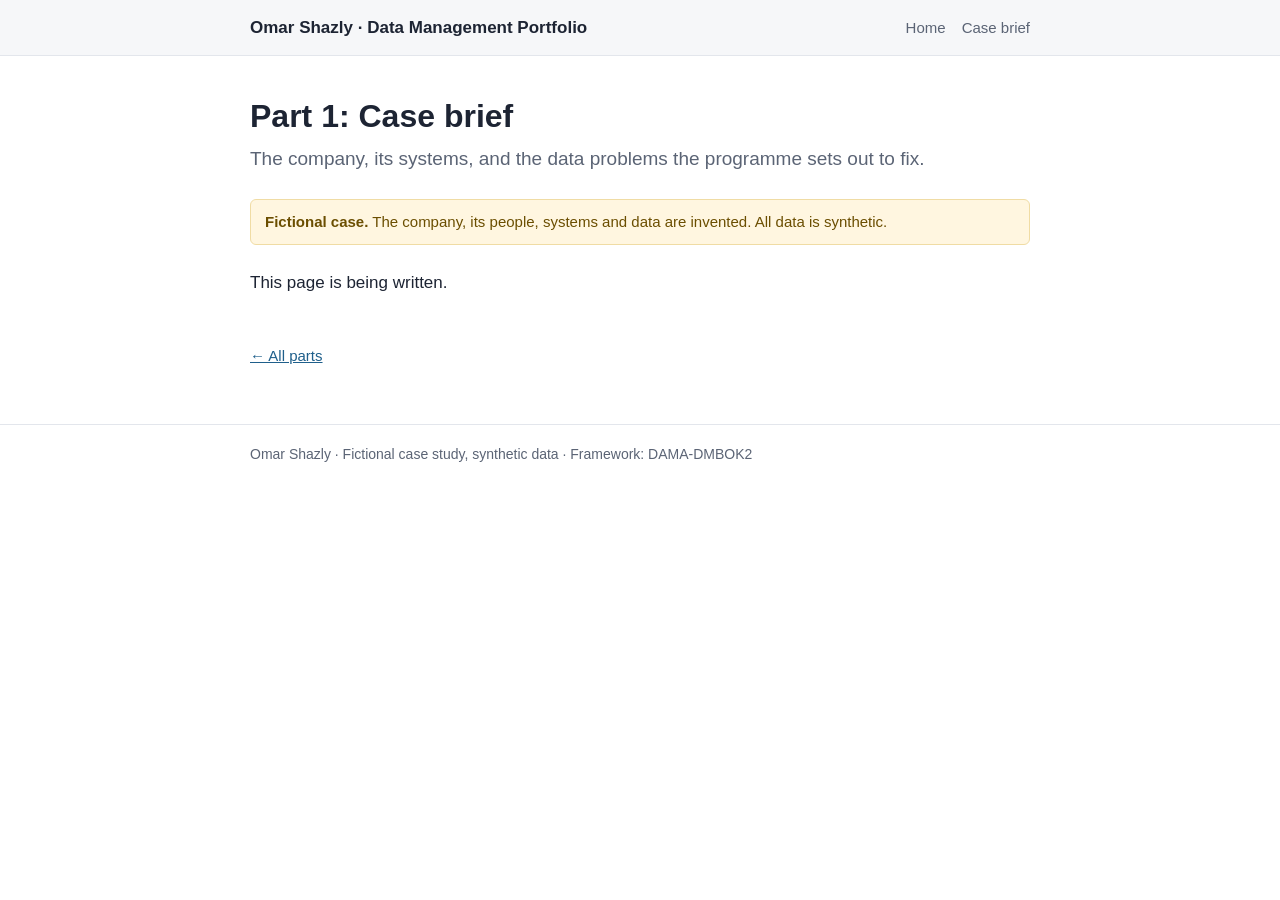
==== parts/01-case-brief/index.html @ 8d441f34 "Add site skeleton: home page, Part 1 placeholder, shared styles Co-Authored-By: Claude Opus 5.5 <nor" ====
<!DOCTYPE html>
<html lang="en">
<head>
<meta charset="utf-8">
<meta name="viewport" content="width=device-width, initial-scale=1">
<title>Part 1: Case brief | Omar Shazly</title>
<link rel="stylesheet" href="../../assets/style.css">
</head>
<body>
<header class="site"><div class="wrap">
  <a class="name" href="../../">Omar Shazly · Data Management Portfolio</a>
  <nav><a href="../../">Home</a><a href="./">Case brief</a></nav>
</div></header>

<main><div class="wrap">
  <h1>Part 1: Case brief</h1>
  <p class="lede">The company, its systems, and the data problems the programme sets out to fix.</p>
  <div class="fictional"><strong>Fictional case.</strong> The company, its people, systems and data are invented. All data is synthetic.</div>
  <p>This page is being written.</p>
  <div class="pager"><a href="../../">← All parts</a><span></span></div>
</div></main>

<footer class="site"><div class="wrap">
  Omar Shazly · Fictional case study, synthetic data · Framework: DAMA-DMBOK2
</div></footer>
</body>
</html>
---- assets/style.css ----
:root {
  --ink: #1d2433;
  --muted: #5b6475;
  --line: #e3e6ec;
  --bg: #ffffff;
  --soft: #f6f7f9;
  --accent: #1f5f8b;
  --accent-soft: #e8f1f8;
  --warn-bg: #fff6e0;
  --warn-ink: #6b4e00;
  --max: 820px;
}

* { box-sizing: border-box; }

html { -webkit-text-size-adjust: 100%; }

body {
  margin: 0;
  font-family: -apple-system, BlinkMacSystemFont, "Segoe UI", Roboto, "Helvetica Neue", Arial, sans-serif;
  font-size: 17px;
  line-height: 1.6;
  color: var(--ink);
  background: var(--bg);
}

a { color: var(--accent); }
a:hover { text-decoration-thickness: 2px; }

.wrap { max-width: var(--max); margin: 0 auto; padding: 0 20px; }

header.site {
  border-bottom: 1px solid var(--line);
  background: var(--soft);
}
header.site .wrap {
  display: flex; flex-wrap: wrap; align-items: baseline; justify-content: space-between;
  gap: 8px 20px; padding-top: 14px; padding-bottom: 14px;
}
header.site .name { font-weight: 700; color: var(--ink); text-decoration: none; }
header.site nav a { margin-left: 16px; color: var(--muted); text-decoration: none; font-size: 15px; }
header.site nav a:first-child { margin-left: 0; }
header.site nav a:hover { color: var(--accent); }

.fictional {
  background: var(--warn-bg); color: var(--warn-ink);
  border: 1px solid #f0dca4; border-radius: 6px;
  padding: 10px 14px; font-size: 15px; margin: 24px 0;
}

main { padding: 12px 0 56px; }

h1 { font-size: 32px; line-height: 1.25; margin: 28px 0 8px; }
h2 { font-size: 23px; margin: 40px 0 10px; padding-top: 8px; border-top: 1px solid var(--line); }
h3 { font-size: 19px; margin: 28px 0 6px; }
.lede { font-size: 19px; color: var(--muted); margin-top: 0; }

table { border-collapse: collapse; width: 100%; margin: 16px 0; font-size: 15px; }
th, td { text-align: left; vertical-align: top; padding: 8px 10px; border-bottom: 1px solid var(--line); }
th { background: var(--soft); font-weight: 600; }
.table-scroll { overflow-x: auto; }

.parts { list-style: none; padding: 0; margin: 16px 0; }
.parts li {
  display: flex; gap: 14px; align-items: flex-start;
  padding: 14px 0; border-bottom: 1px solid var(--line);
}
.parts .num {
  flex: 0 0 34px; height: 34px; border-radius: 50%;
  background: var(--accent-soft); color: var(--accent);
  display: flex; align-items: center; justify-content: center; font-weight: 700;
}
.parts .body { flex: 1; }
.parts .title { font-weight: 600; }
.parts .desc { color: var(--muted); font-size: 15px; margin-top: 2px; }
.status {
  display: inline-block; font-size: 12px; font-weight: 600; letter-spacing: .02em;
  padding: 1px 8px; border-radius: 10px; margin-left: 6px; vertical-align: middle;
}
.status.planned { background: #eef0f3; color: var(--muted); }
.status.progress { background: #e6effa; color: #1f5f8b; }
.status.done { background: #e5f4e4; color: #2f6b2c; }

.callout { background: var(--accent-soft); border-radius: 6px; padding: 12px 16px; margin: 20px 0; }

.pager { display: flex; justify-content: space-between; gap: 12px; margin-top: 48px; font-size: 15px; }

footer.site { border-top: 1px solid var(--line); color: var(--muted); font-size: 14px; }
footer.site .wrap { padding-top: 18px; padding-bottom: 28px; }

@media (max-width: 520px) {
  body { font-size: 16px; }
  h1 { font-size: 26px; }
  header.site nav a { margin-left: 12px; }
}
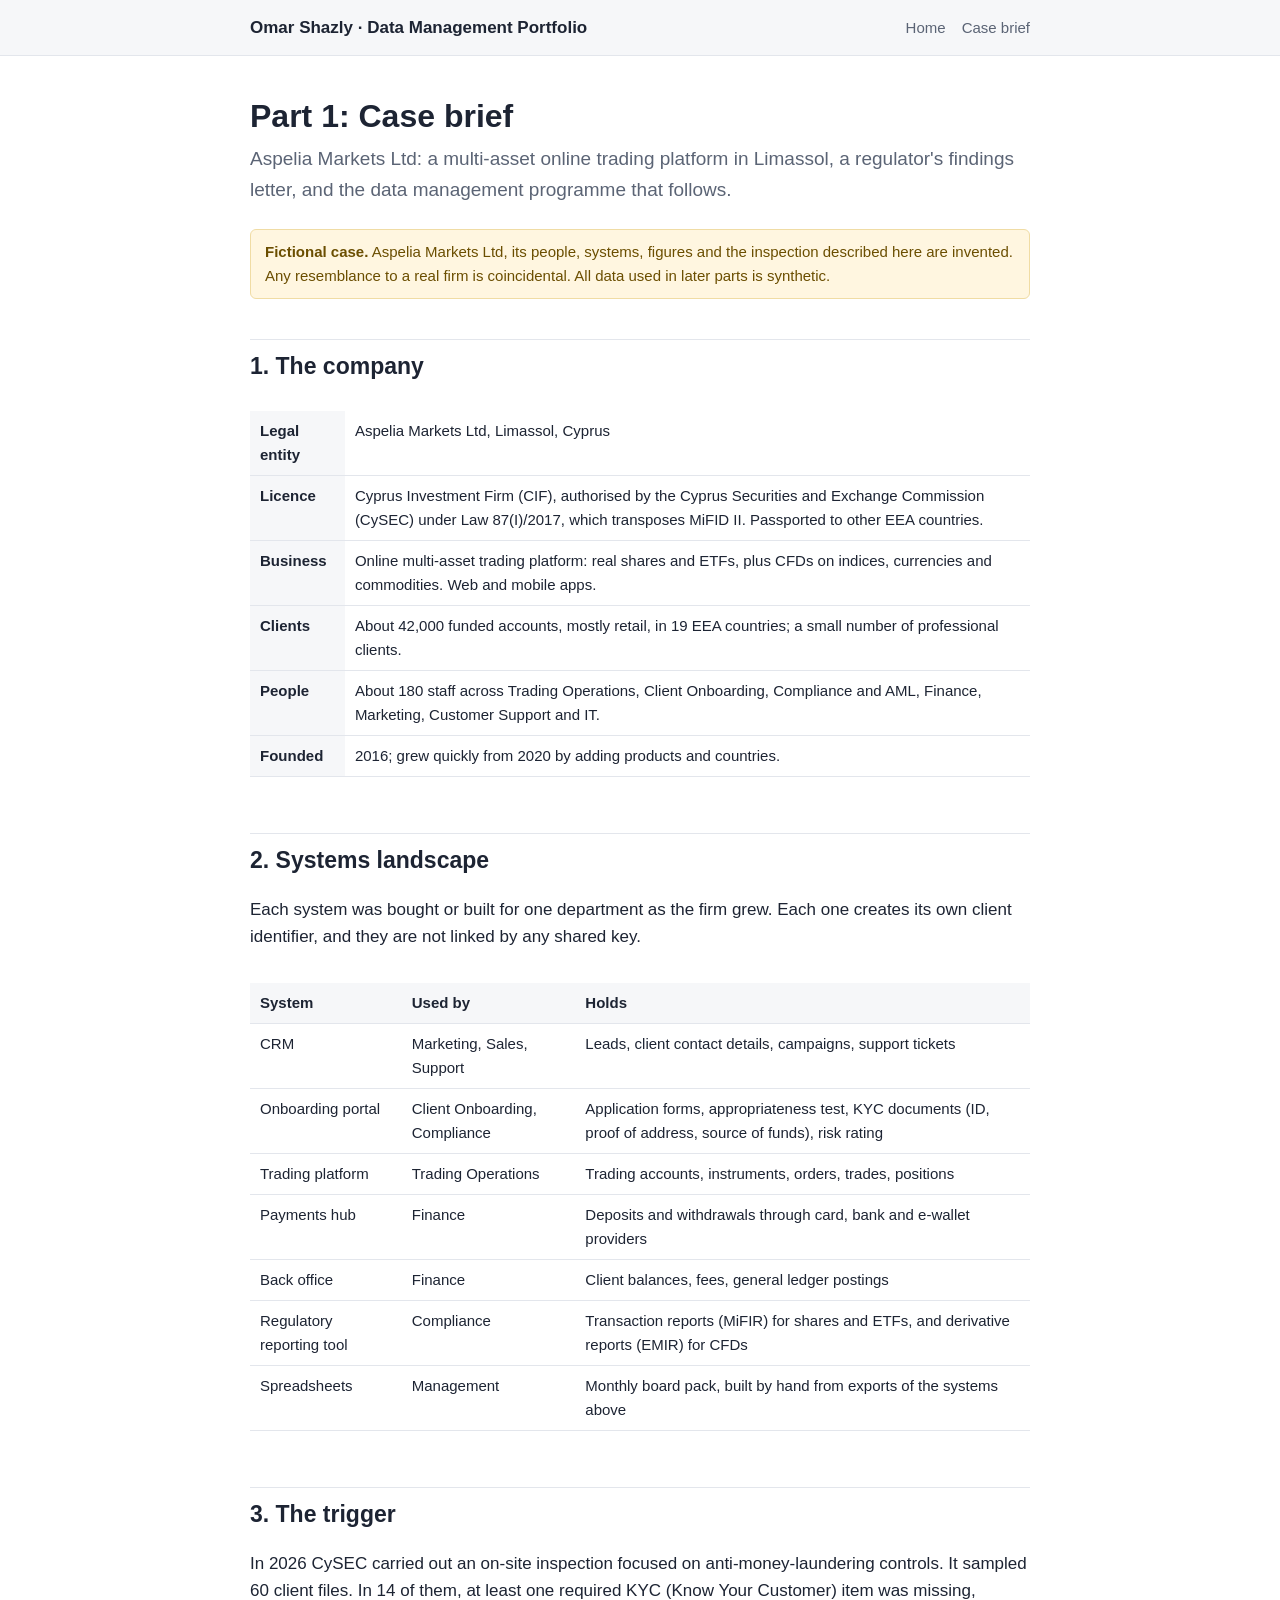
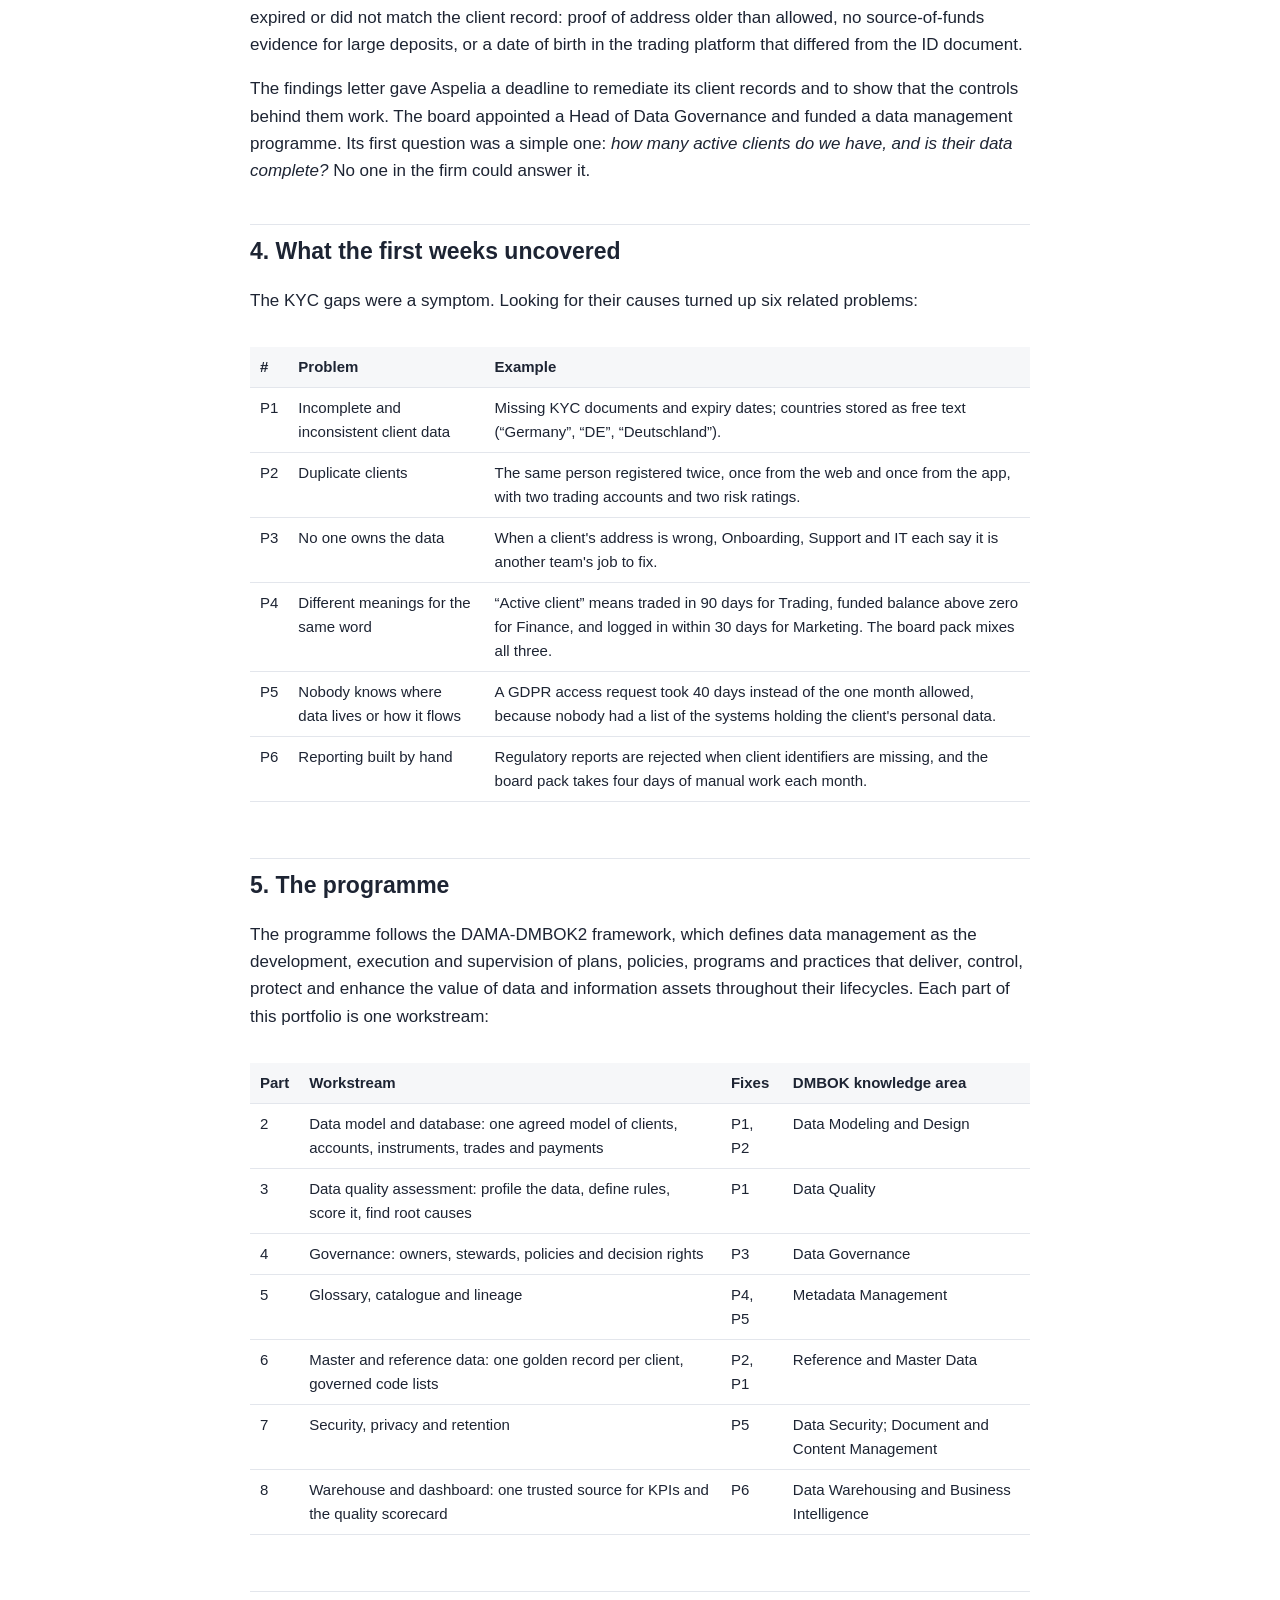
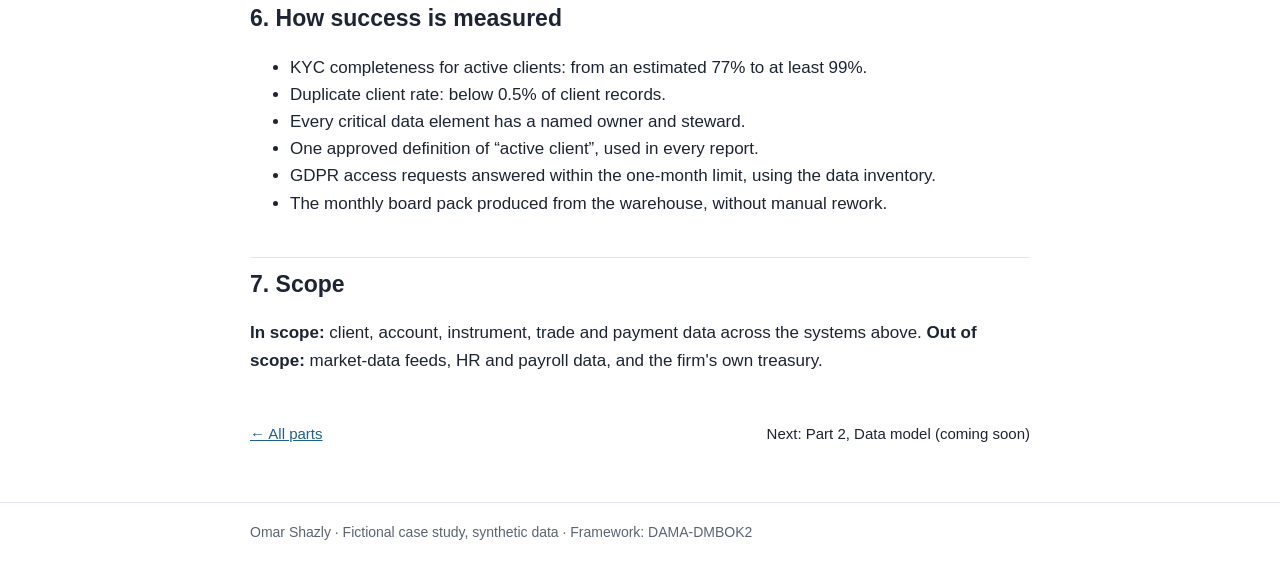
==== commit 023d8ce4: "Publish Part 1: case brief for Aspelia Markets Ltd (fictional) Co-Authored-By: Claude Opus 5.5 <nore" ====
--- a/parts/01-case-brief/index.html
+++ b/parts/01-case-brief/index.html
@@ -3,7 +3,8 @@
 <head>
 <meta charset="utf-8">
 <meta name="viewport" content="width=device-width, initial-scale=1">
-<title>Part 1: Case brief | Omar Shazly</title>
+<title>Part 1: Case brief – Aspelia Markets | Omar Shazly</title>
+<meta name="description" content="Case brief for a fictional CySEC-regulated multi-asset trading platform: the company, its systems, the regulatory trigger and the data management programme.">
 <link rel="stylesheet" href="../../assets/style.css">
 </head>
 <body>
@@ -14,10 +15,76 @@
 
 <main><div class="wrap">
   <h1>Part 1: Case brief</h1>
-  <p class="lede">The company, its systems, and the data problems the programme sets out to fix.</p>
-  <div class="fictional"><strong>Fictional case.</strong> The company, its people, systems and data are invented. All data is synthetic.</div>
-  <p>This page is being written.</p>
-  <div class="pager"><a href="../../">← All parts</a><span></span></div>
+  <p class="lede">Aspelia Markets Ltd: a multi-asset online trading platform in Limassol, a regulator's findings letter, and the data management programme that follows.</p>
+
+  <div class="fictional"><strong>Fictional case.</strong> Aspelia Markets Ltd, its people, systems, figures and the inspection described here are invented. Any resemblance to a real firm is coincidental. All data used in later parts is synthetic.</div>
+
+  <h2>1. The company</h2>
+  <div class="table-scroll"><table>
+    <tr><th>Legal entity</th><td>Aspelia Markets Ltd, Limassol, Cyprus</td></tr>
+    <tr><th>Licence</th><td>Cyprus Investment Firm (CIF), authorised by the Cyprus Securities and Exchange Commission (CySEC) under Law 87(I)/2017, which transposes MiFID II. Passported to other EEA countries.</td></tr>
+    <tr><th>Business</th><td>Online multi-asset trading platform: real shares and ETFs, plus CFDs on indices, currencies and commodities. Web and mobile apps.</td></tr>
+    <tr><th>Clients</th><td>About 42,000 funded accounts, mostly retail, in 19 EEA countries; a small number of professional clients.</td></tr>
+    <tr><th>People</th><td>About 180 staff across Trading Operations, Client Onboarding, Compliance and AML, Finance, Marketing, Customer Support and IT.</td></tr>
+    <tr><th>Founded</th><td>2016; grew quickly from 2020 by adding products and countries.</td></tr>
+  </table></div>
+
+  <h2>2. Systems landscape</h2>
+  <p>Each system was bought or built for one department as the firm grew. Each one creates its own client identifier, and they are not linked by any shared key.</p>
+  <div class="table-scroll"><table>
+    <tr><th>System</th><th>Used by</th><th>Holds</th></tr>
+    <tr><td>CRM</td><td>Marketing, Sales, Support</td><td>Leads, client contact details, campaigns, support tickets</td></tr>
+    <tr><td>Onboarding portal</td><td>Client Onboarding, Compliance</td><td>Application forms, appropriateness test, KYC documents (ID, proof of address, source of funds), risk rating</td></tr>
+    <tr><td>Trading platform</td><td>Trading Operations</td><td>Trading accounts, instruments, orders, trades, positions</td></tr>
+    <tr><td>Payments hub</td><td>Finance</td><td>Deposits and withdrawals through card, bank and e-wallet providers</td></tr>
+    <tr><td>Back office</td><td>Finance</td><td>Client balances, fees, general ledger postings</td></tr>
+    <tr><td>Regulatory reporting tool</td><td>Compliance</td><td>Transaction reports (MiFIR) for shares and ETFs, and derivative reports (EMIR) for CFDs</td></tr>
+    <tr><td>Spreadsheets</td><td>Management</td><td>Monthly board pack, built by hand from exports of the systems above</td></tr>
+  </table></div>
+
+  <h2>3. The trigger</h2>
+  <p>In 2026 CySEC carried out an on-site inspection focused on anti-money-laundering controls. It sampled 60 client files. In 14 of them, at least one required KYC (Know Your Customer) item was missing, expired or did not match the client record: proof of address older than allowed, no source-of-funds evidence for large deposits, or a date of birth in the trading platform that differed from the ID document.</p>
+  <p>The findings letter gave Aspelia a deadline to remediate its client records and to show that the controls behind them work. The board appointed a Head of Data Governance and funded a data management programme. Its first question was a simple one: <em>how many active clients do we have, and is their data complete?</em> No one in the firm could answer it.</p>
+
+  <h2>4. What the first weeks uncovered</h2>
+  <p>The KYC gaps were a symptom. Looking for their causes turned up six related problems:</p>
+  <div class="table-scroll"><table>
+    <tr><th>#</th><th>Problem</th><th>Example</th></tr>
+    <tr><td>P1</td><td>Incomplete and inconsistent client data</td><td>Missing KYC documents and expiry dates; countries stored as free text (“Germany”, “DE”, “Deutschland”).</td></tr>
+    <tr><td>P2</td><td>Duplicate clients</td><td>The same person registered twice, once from the web and once from the app, with two trading accounts and two risk ratings.</td></tr>
+    <tr><td>P3</td><td>No one owns the data</td><td>When a client's address is wrong, Onboarding, Support and IT each say it is another team's job to fix.</td></tr>
+    <tr><td>P4</td><td>Different meanings for the same word</td><td>“Active client” means traded in 90 days for Trading, funded balance above zero for Finance, and logged in within 30 days for Marketing. The board pack mixes all three.</td></tr>
+    <tr><td>P5</td><td>Nobody knows where data lives or how it flows</td><td>A GDPR access request took 40 days instead of the one month allowed, because nobody had a list of the systems holding the client's personal data.</td></tr>
+    <tr><td>P6</td><td>Reporting built by hand</td><td>Regulatory reports are rejected when client identifiers are missing, and the board pack takes four days of manual work each month.</td></tr>
+  </table></div>
+
+  <h2>5. The programme</h2>
+  <p>The programme follows the DAMA-DMBOK2 framework, which defines data management as the development, execution and supervision of plans, policies, programs and practices that deliver, control, protect and enhance the value of data and information assets throughout their lifecycles. Each part of this portfolio is one workstream:</p>
+  <div class="table-scroll"><table>
+    <tr><th>Part</th><th>Workstream</th><th>Fixes</th><th>DMBOK knowledge area</th></tr>
+    <tr><td>2</td><td>Data model and database: one agreed model of clients, accounts, instruments, trades and payments</td><td>P1, P2</td><td>Data Modeling and Design</td></tr>
+    <tr><td>3</td><td>Data quality assessment: profile the data, define rules, score it, find root causes</td><td>P1</td><td>Data Quality</td></tr>
+    <tr><td>4</td><td>Governance: owners, stewards, policies and decision rights</td><td>P3</td><td>Data Governance</td></tr>
+    <tr><td>5</td><td>Glossary, catalogue and lineage</td><td>P4, P5</td><td>Metadata Management</td></tr>
+    <tr><td>6</td><td>Master and reference data: one golden record per client, governed code lists</td><td>P2, P1</td><td>Reference and Master Data</td></tr>
+    <tr><td>7</td><td>Security, privacy and retention</td><td>P5</td><td>Data Security; Document and Content Management</td></tr>
+    <tr><td>8</td><td>Warehouse and dashboard: one trusted source for KPIs and the quality scorecard</td><td>P6</td><td>Data Warehousing and Business Intelligence</td></tr>
+  </table></div>
+
+  <h2>6. How success is measured</h2>
+  <ul>
+    <li>KYC completeness for active clients: from an estimated 77% to at least 99%.</li>
+    <li>Duplicate client rate: below 0.5% of client records.</li>
+    <li>Every critical data element has a named owner and steward.</li>
+    <li>One approved definition of “active client”, used in every report.</li>
+    <li>GDPR access requests answered within the one-month limit, using the data inventory.</li>
+    <li>The monthly board pack produced from the warehouse, without manual rework.</li>
+  </ul>
+
+  <h2>7. Scope</h2>
+  <p><strong>In scope:</strong> client, account, instrument, trade and payment data across the systems above. <strong>Out of scope:</strong> market-data feeds, HR and payroll data, and the firm's own treasury.</p>
+
+  <div class="pager"><a href="../../">← All parts</a><span>Next: Part 2, Data model (coming soon)</span></div>
 </div></main>
 
 <footer class="site"><div class="wrap">
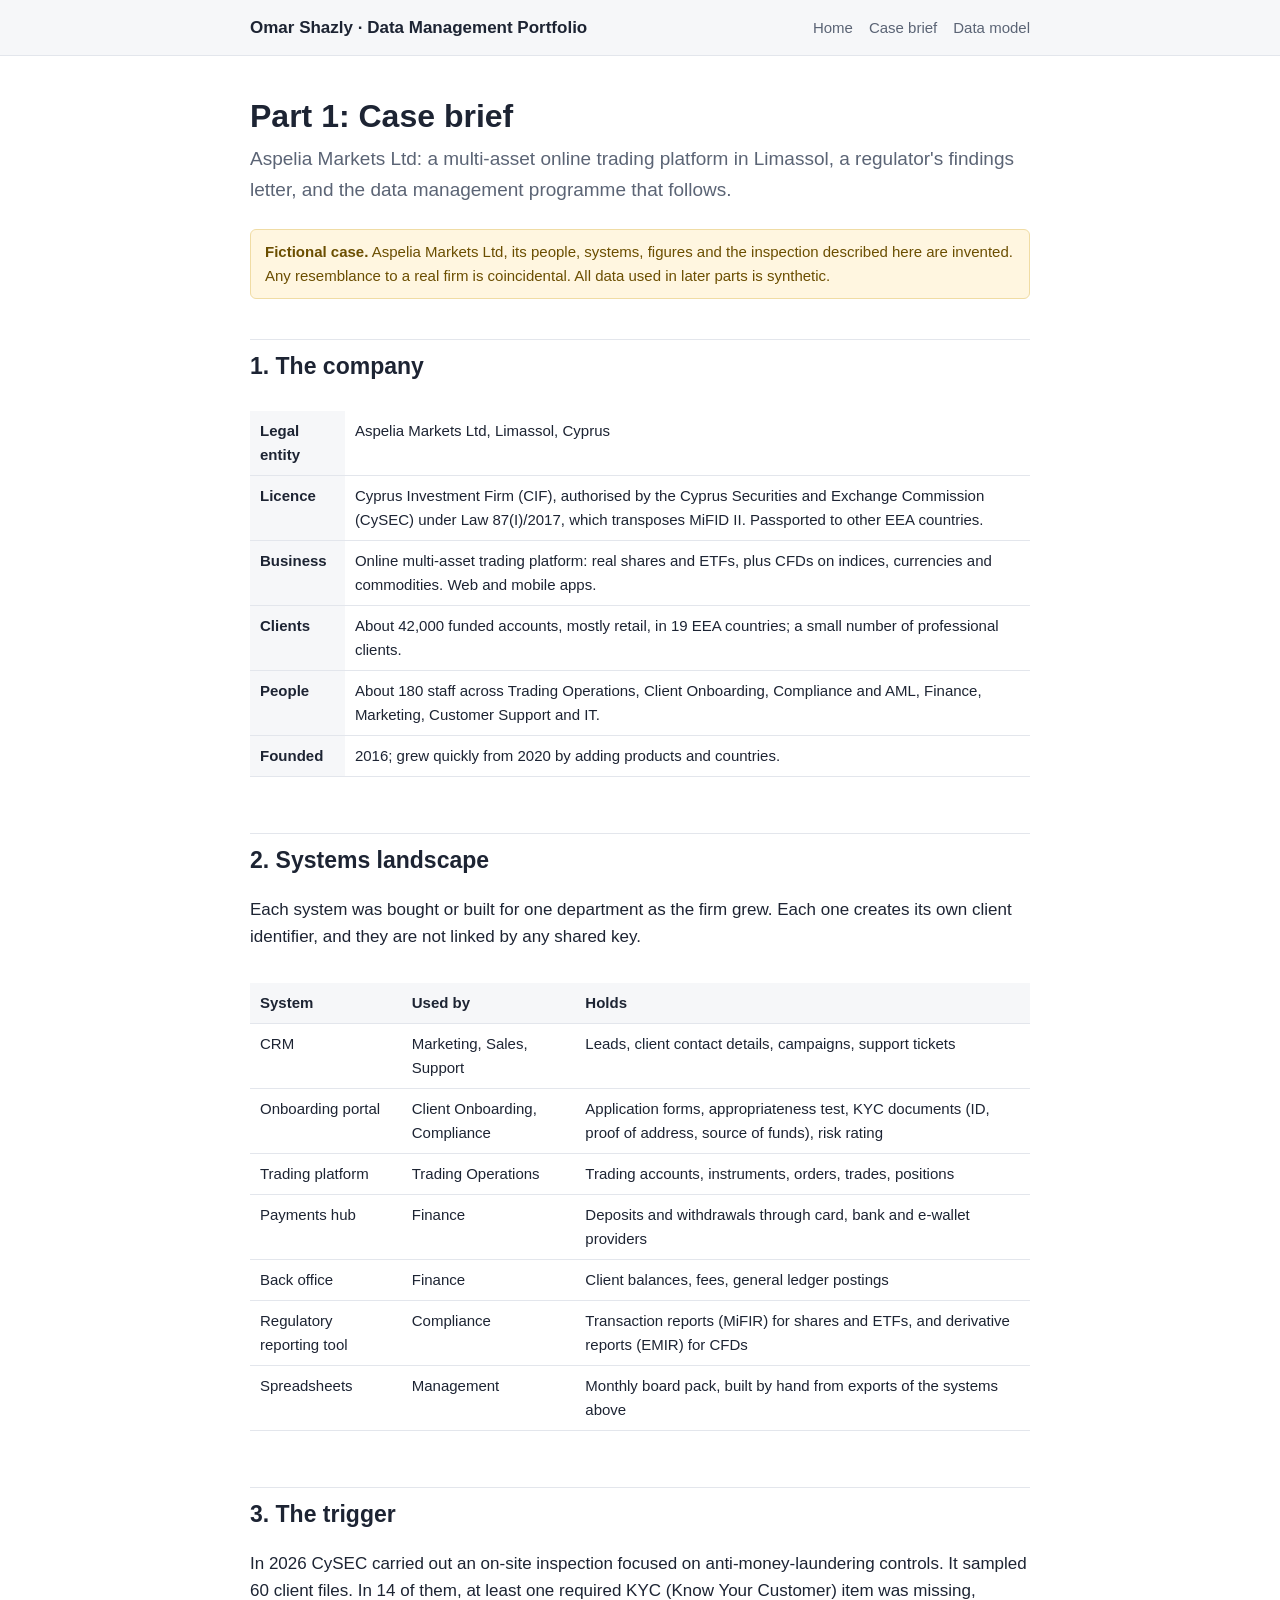
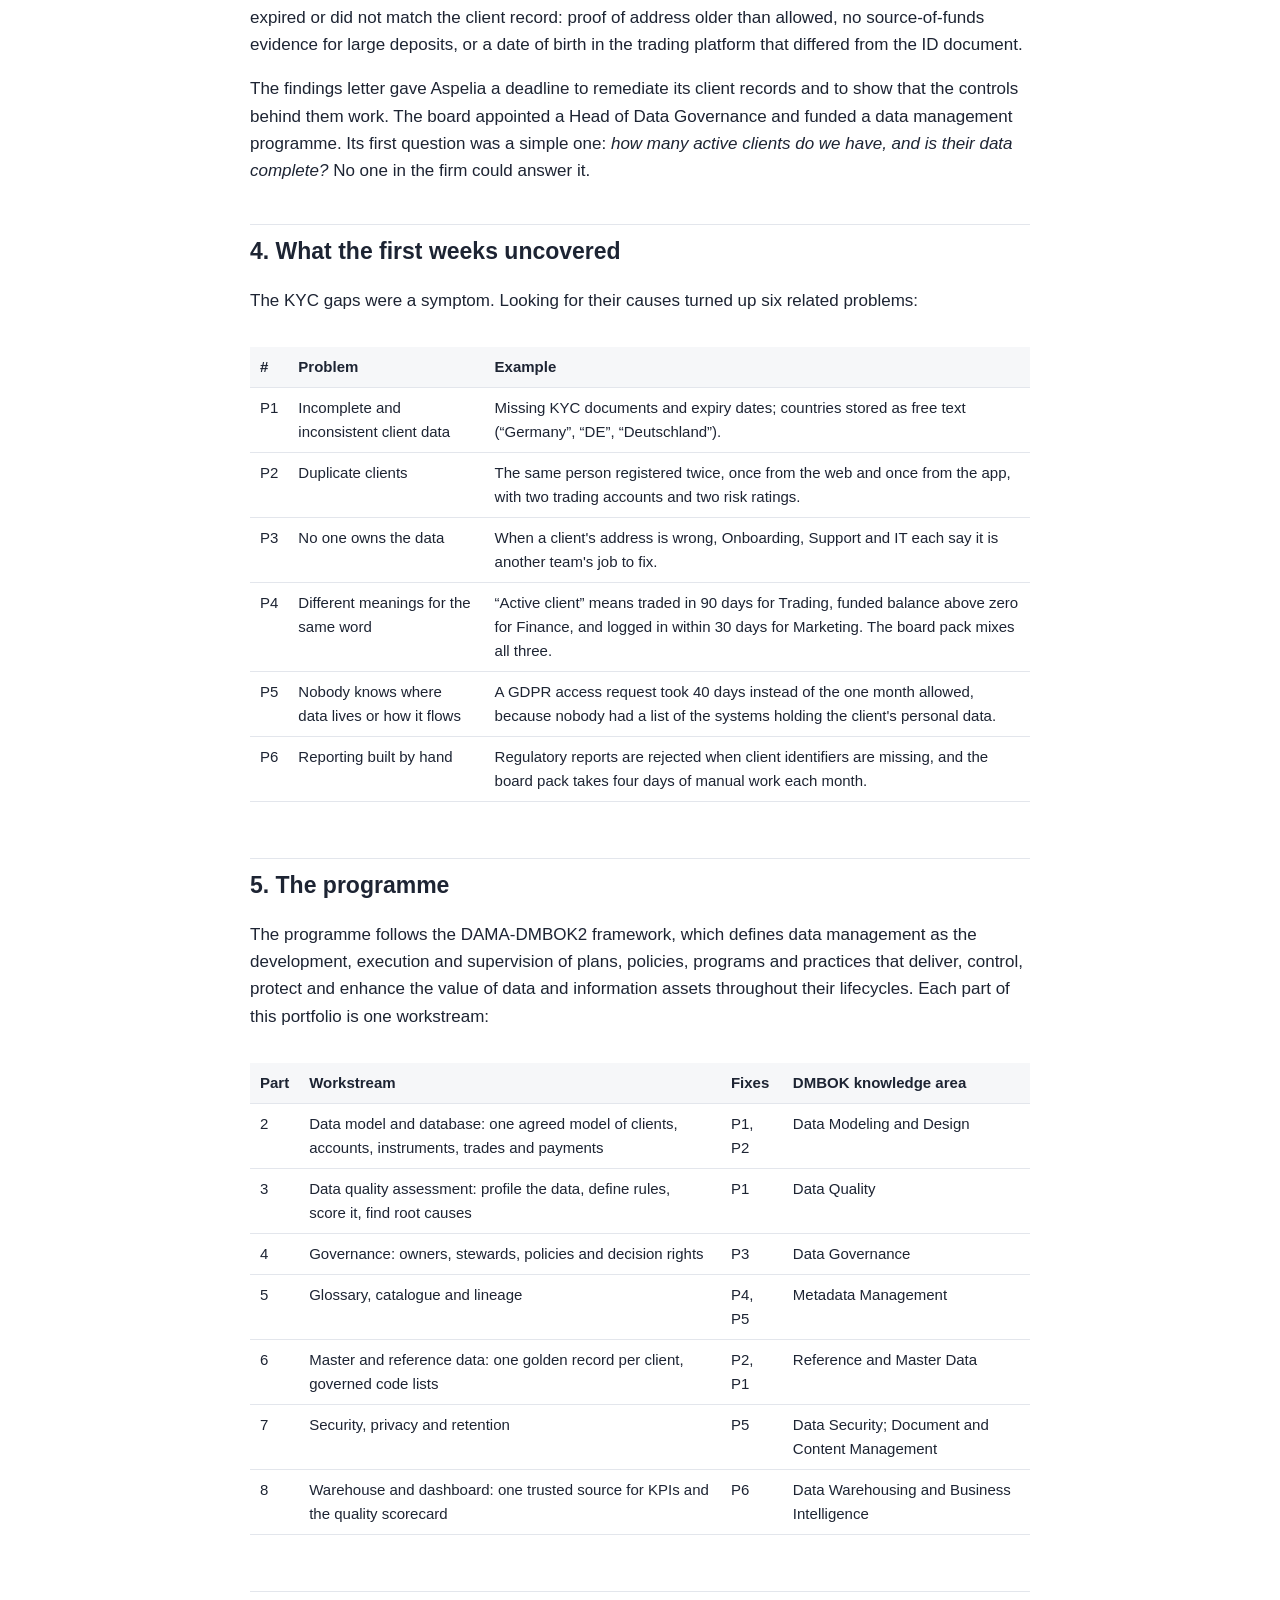
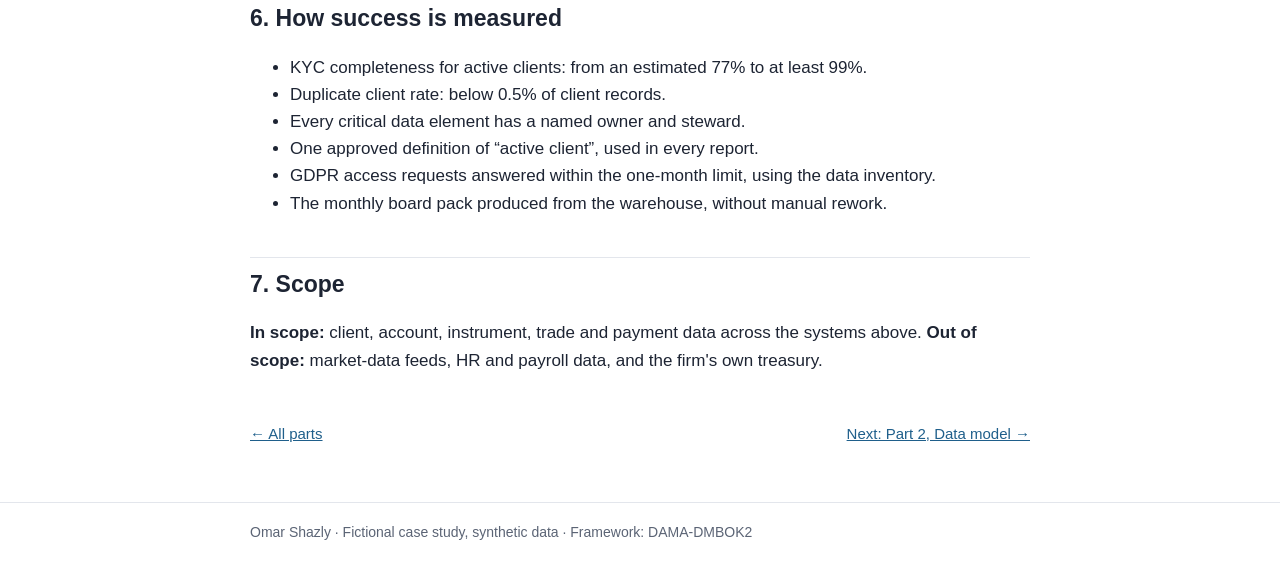
==== commit 912e2904: "Publish Part 2a: conceptual and logical data model Co-Authored-By: Claude Opus 5.5 <noreply@anthropi" ====
--- a/parts/01-case-brief/index.html
+++ b/parts/01-case-brief/index.html
@@ -10,7 +10,7 @@
 <body>
 <header class="site"><div class="wrap">
   <a class="name" href="../../">Omar Shazly · Data Management Portfolio</a>
-  <nav><a href="../../">Home</a><a href="./">Case brief</a></nav>
+  <nav><a href="../../">Home</a><a href="./">Case brief</a><a href="../02-data-model/">Data model</a></nav>
 </div></header>
 
 <main><div class="wrap">
@@ -84,7 +84,7 @@
   <h2>7. Scope</h2>
   <p><strong>In scope:</strong> client, account, instrument, trade and payment data across the systems above. <strong>Out of scope:</strong> market-data feeds, HR and payroll data, and the firm's own treasury.</p>
 
-  <div class="pager"><a href="../../">← All parts</a><span>Next: Part 2, Data model (coming soon)</span></div>
+  <div class="pager"><a href="../../">← All parts</a><a href="../02-data-model/">Next: Part 2, Data model →</a></div>
 </div></main>
 
 <footer class="site"><div class="wrap">
--- a/assets/style.css
+++ b/assets/style.css
@@ -93,3 +93,10 @@
   h1 { font-size: 26px; }
   header.site nav a { margin-left: 12px; }
 }
+
+figure { margin: 20px 0; }
+figure img { width: 100%; height: auto; border: 1px solid var(--line); border-radius: 6px; }
+figcaption { color: var(--muted); font-size: 14px; margin-top: 6px; }
+.rules { padding-left: 20px; }
+.rules li { margin: 4px 0; }
+code { font-size: 0.9em; background: var(--soft); padding: 1px 4px; border-radius: 3px; }
